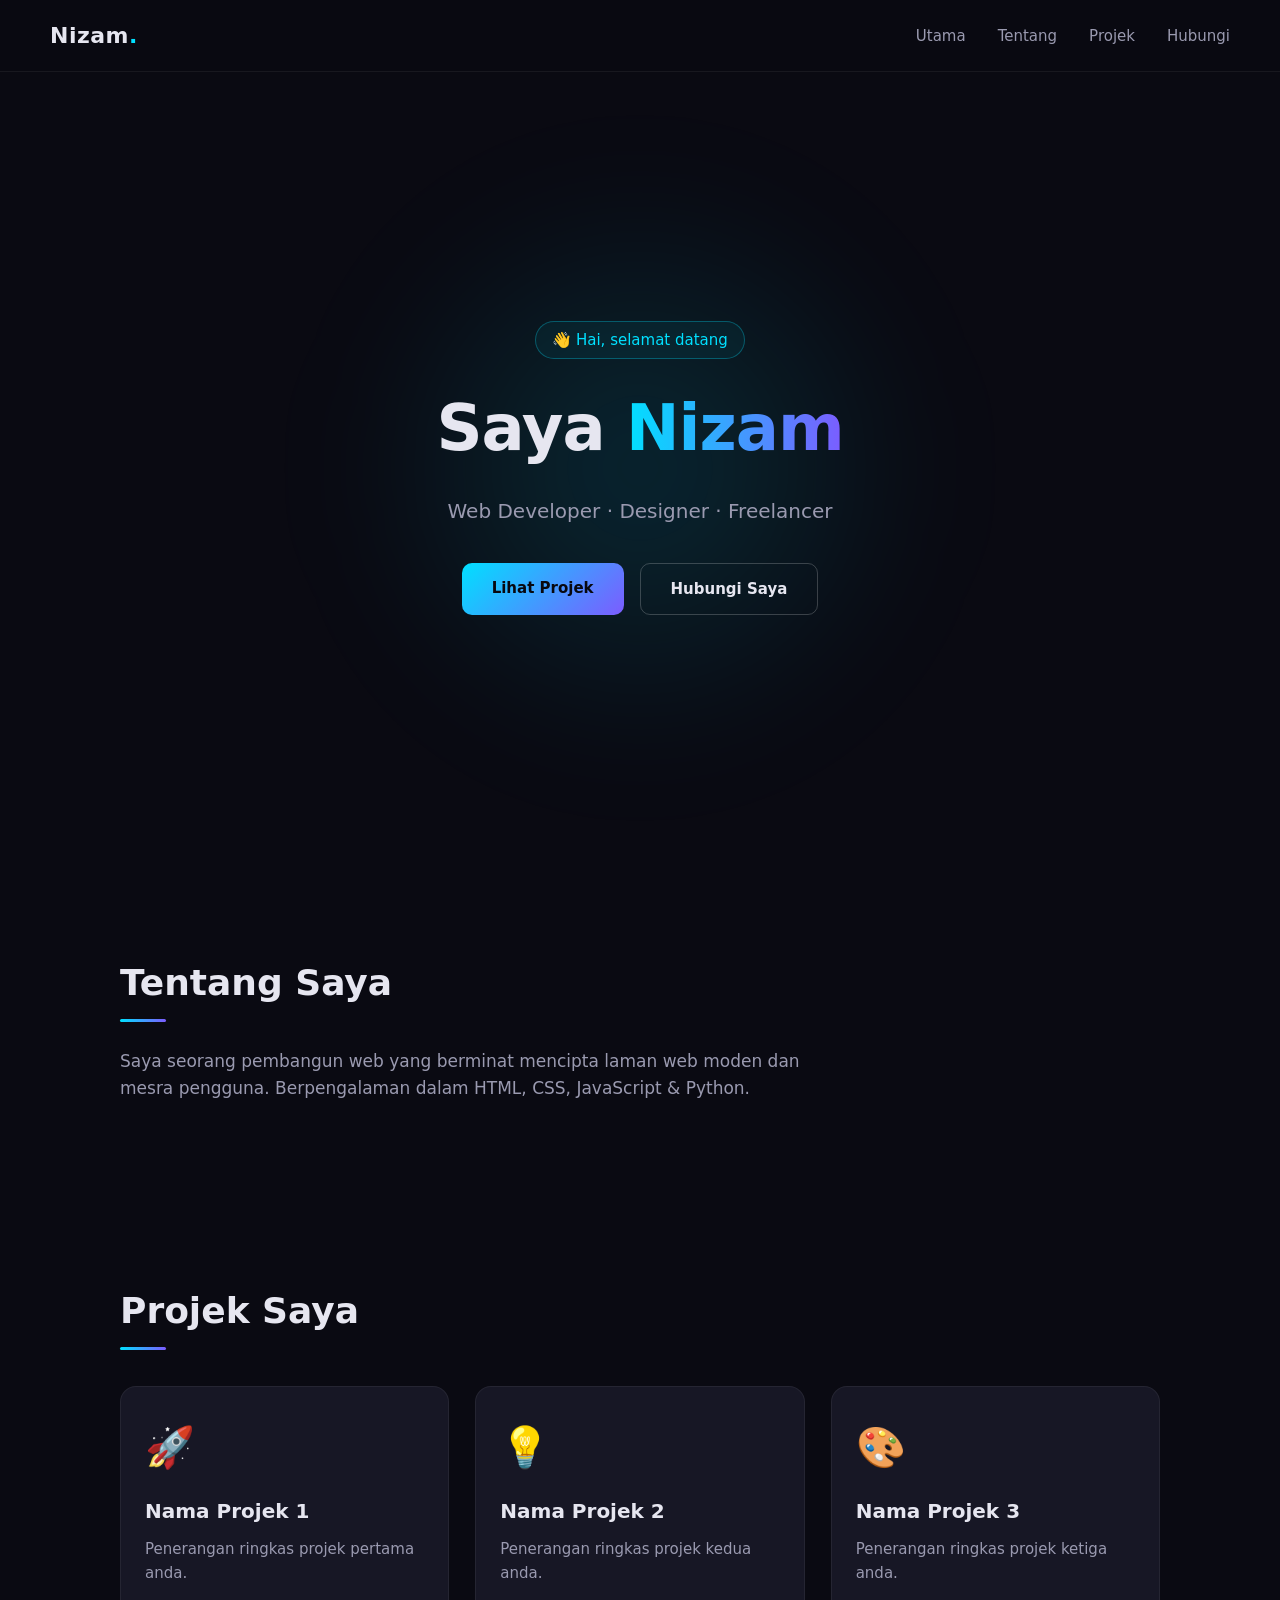
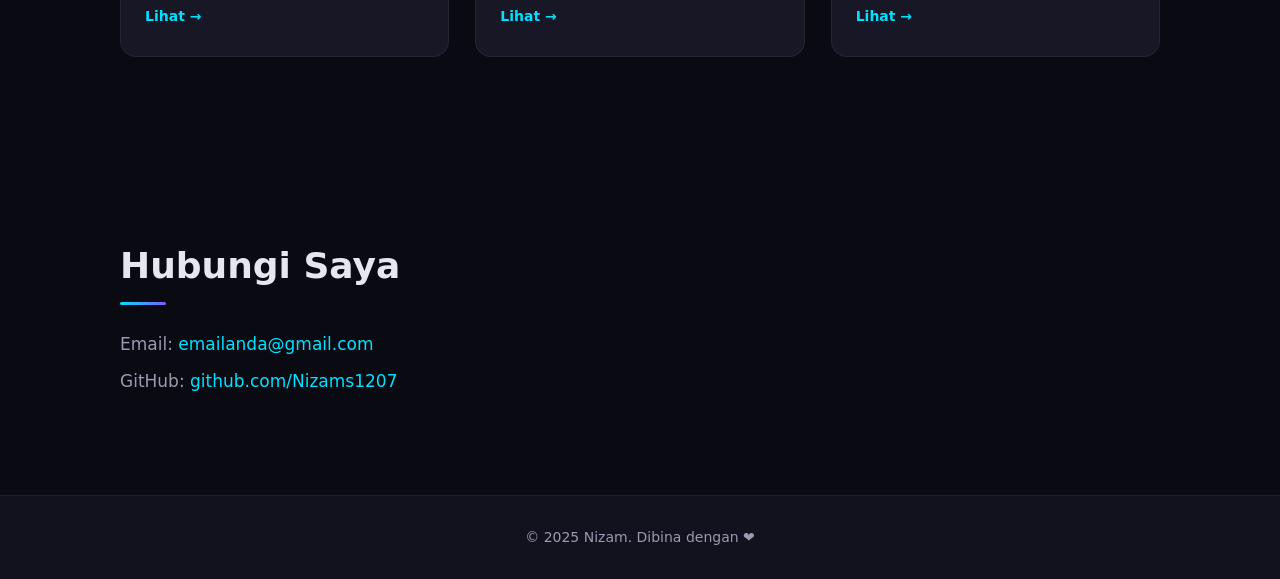
==== index.html @ 795499b8 "baru" ====
<!DOCTYPE html>
<html lang="ms">
<head>
    <meta charset="UTF-8">
    <meta name="viewport" content="width=device-width, initial-scale=1.0">
    <title>Portfolio | Nizam</title>
    <link rel="stylesheet" href="style.css">
</head>
<body>

    <!-- NAVBAR -->
    <nav class="navbar">
        <div class="logo">Nizam<span>.</span></div>
        <ul class="nav-links">
            <li><a href="#home">Utama</a></li>
            <li><a href="#about">Tentang</a></li>
            <li><a href="#projects">Projek</a></li>
            <li><a href="#contact">Hubungi</a></li>
        </ul>
    </nav>

    <!-- HERO -->
    <section id="home" class="hero">
        <div class="hero-content">
            <p class="hero-tag">👋 Hai, selamat datang</p>
            <h1>Saya <span class="highlight">Nizam</span></h1>
            <p class="hero-sub">Web Developer · Designer · Freelancer</p>
            <div class="hero-btns">
                <a href="#projects" class="btn btn-primary">Lihat Projek</a>
                <a href="#contact" class="btn btn-outline">Hubungi Saya</a>
            </div>
        </div>
        <div class="hero-glow"></div>
    </section>

    <!-- ABOUT -->
    <section id="about" class="about">
        <h2>Tentang Saya</h2>
        <p>Saya seorang pembangun web yang berminat mencipta laman web moden
           dan mesra pengguna. Berpengalaman dalam HTML, CSS, JavaScript & Python.</p>
    </section>

    <!-- PROJECTS -->
    <section id="projects" class="projects">
        <h2>Projek Saya</h2>
        <div class="project-grid">
            <div class="project-card">
                <div class="project-thumb">🚀</div>
                <h3>Nama Projek 1</h3>
                <p>Penerangan ringkas projek pertama anda.</p>
                <a href="#" class="project-link">Lihat →</a>
            </div>
            <div class="project-card">
                <div class="project-thumb">💡</div>
                <h3>Nama Projek 2</h3>
                <p>Penerangan ringkas projek kedua anda.</p>
                <a href="#" class="project-link">Lihat →</a>
            </div>
            <div class="project-card">
                <div class="project-thumb">🎨</div>
                <h3>Nama Projek 3</h3>
                <p>Penerangan ringkas projek ketiga anda.</p>
                <a href="#" class="project-link">Lihat →</a>
            </div>
        </div>
    </section>

    <!-- CONTACT -->
    <section id="contact" class="contact">
        <h2>Hubungi Saya</h2>
        <p>Email: <a href="mailto:emailanda@gmail.com">emailanda@gmail.com</a></p>
        <p>GitHub: <a href="https://github.com/Nizams1207" target="_blank">github.com/Nizams1207</a></p>
    </section>

    <footer>
        <p>© 2025 Nizam. Dibina dengan ❤️</p>
    </footer>

    <script src="script.js"></script>
</body>
</html>
---- style.css ----
/* RESET & ASAS */
* {
    margin: 0;
    padding: 0;
    box-sizing: border-box;
}

:root {
    --bg: #0a0a12;
    --bg-soft: #12121e;
    --card: #171725;
    --text: #e6e6f0;
    --muted: #9a9ab0;
    --accent: #00e0ff;
    --accent-2: #7c5cff;
}

html { scroll-behavior: smooth; }

body {
    font-family: 'Segoe UI', system-ui, -apple-system, sans-serif;
    background: var(--bg);
    color: var(--text);
    line-height: 1.6;
    overflow-x: hidden;
}

/* NAVBAR */
.navbar {
    position: sticky;
    top: 0;
    z-index: 100;
    display: flex;
    justify-content: space-between;
    align-items: center;
    padding: 18px 50px;
    background: rgba(10, 10, 18, 0.75);
    backdrop-filter: blur(12px);
    border-bottom: 1px solid rgba(255, 255, 255, 0.06);
}

.logo {
    font-size: 22px;
    font-weight: 800;
    letter-spacing: 0.5px;
}

.logo span { color: var(--accent); }

.nav-links {
    display: flex;
    list-style: none;
    gap: 32px;
}

.nav-links a {
    color: var(--muted);
    text-decoration: none;
    font-size: 15px;
    transition: color 0.25s;
}

.nav-links a:hover { color: var(--accent); }

/* HERO */
.hero {
    position: relative;
    min-height: 88vh;
    display: flex;
    align-items: center;
    justify-content: center;
    text-align: center;
    padding: 0 20px;
    overflow: hidden;
}

.hero-content { position: relative; z-index: 2; }

.hero-tag {
    display: inline-block;
    font-size: 15px;
    color: var(--accent);
    margin-bottom: 18px;
    padding: 6px 16px;
    border: 1px solid rgba(0, 224, 255, 0.3);
    border-radius: 999px;
    background: rgba(0, 224, 255, 0.05);
}

.hero h1 {
    font-size: clamp(36px, 6vw, 64px);
    font-weight: 800;
    letter-spacing: -1px;
    margin-bottom: 16px;
}

.highlight {
    background: linear-gradient(90deg, var(--accent), var(--accent-2));
    -webkit-background-clip: text;
    background-clip: text;
    color: transparent;
}

.hero-sub {
    font-size: clamp(16px, 2vw, 20px);
    color: var(--muted);
    margin-bottom: 36px;
}

.hero-btns {
    display: flex;
    gap: 16px;
    justify-content: center;
    flex-wrap: wrap;
}

.btn {
    padding: 13px 30px;
    border-radius: 10px;
    font-weight: 600;
    text-decoration: none;
    font-size: 15px;
    transition: transform 0.25s, box-shadow 0.25s, background 0.25s;
}

.btn-primary {
    background: linear-gradient(135deg, var(--accent), var(--accent-2));
    color: #08080f;
}

.btn-primary:hover {
    transform: translateY(-3px);
    box-shadow: 0 10px 30px rgba(0, 224, 255, 0.35);
}

.btn-outline {
    border: 1px solid rgba(255, 255, 255, 0.2);
    color: var(--text);
}

.btn-outline:hover {
    border-color: var(--accent);
    color: var(--accent);
    transform: translateY(-3px);
}

/* Glow belakang hero */
.hero-glow {
    position: absolute;
    width: 600px;
    height: 600px;
    background: radial-gradient(circle, rgba(0, 224, 255, 0.15), transparent 70%);
    filter: blur(60px);
    z-index: 1;
    pointer-events: none;
}

/* SECTION */
section {
    max-width: 1100px;
    margin: 0 auto;
    padding: 90px 30px;
}

section h2 {
    font-size: clamp(26px, 3vw, 36px);
    margin-bottom: 36px;
    font-weight: 700;
    position: relative;
    display: inline-block;
}

section h2::after {
    content: '';
    position: absolute;
    left: 0;
    bottom: -10px;
    width: 46px;
    height: 3px;
    background: linear-gradient(90deg, var(--accent), var(--accent-2));
    border-radius: 2px;
}

/* ABOUT */
.about p {
    color: var(--muted);
    font-size: 17px;
    max-width: 720px;
}

/* PROJECTS */
.project-grid {
    display: grid;
    grid-template-columns: repeat(auto-fit, minmax(280px, 1fr));
    gap: 26px;
    margin-top: 10px;
}

.project-card {
    background: var(--card);
    border: 1px solid rgba(255, 255, 255, 0.06);
    border-radius: 16px;
    padding: 28px 24px;
    transition: transform 0.3s, box-shadow 0.3s, border-color 0.3s;
}

.project-card:hover {
    transform: translateY(-8px);
    border-color: rgba(0, 224, 255, 0.4);
    box-shadow: 0 16px 40px rgba(0, 224, 255, 0.12);
}

.project-thumb {
    font-size: 40px;
    margin-bottom: 16px;
}

.project-card h3 {
    font-size: 20px;
    margin-bottom: 10px;
}

.project-card p {
    color: var(--muted);
    font-size: 15px;
    margin-bottom: 18px;
}

.project-link {
    color: var(--accent);
    text-decoration: none;
    font-weight: 600;
    font-size: 14px;
}

.project-link:hover { text-decoration: underline; }

/* CONTACT */
.contact p {
    color: var(--muted);
    font-size: 17px;
    margin-bottom: 10px;
}

.contact a {
    color: var(--accent);
    text-decoration: none;
}

.contact a:hover { text-decoration: underline; }

/* FOOTER */
footer {
    text-align: center;
    padding: 30px 20px;
    background: var(--bg-soft);
    color: var(--muted);
    font-size: 14px;
    border-top: 1px solid rgba(255, 255, 255, 0.06);
}

/* RESPONSIF */
@media (max-width: 768px) {
    .navbar { padding: 14px 20px; }
    .nav-links { gap: 16px; font-size: 13px; }
    section { padding: 60px 20px; }
}
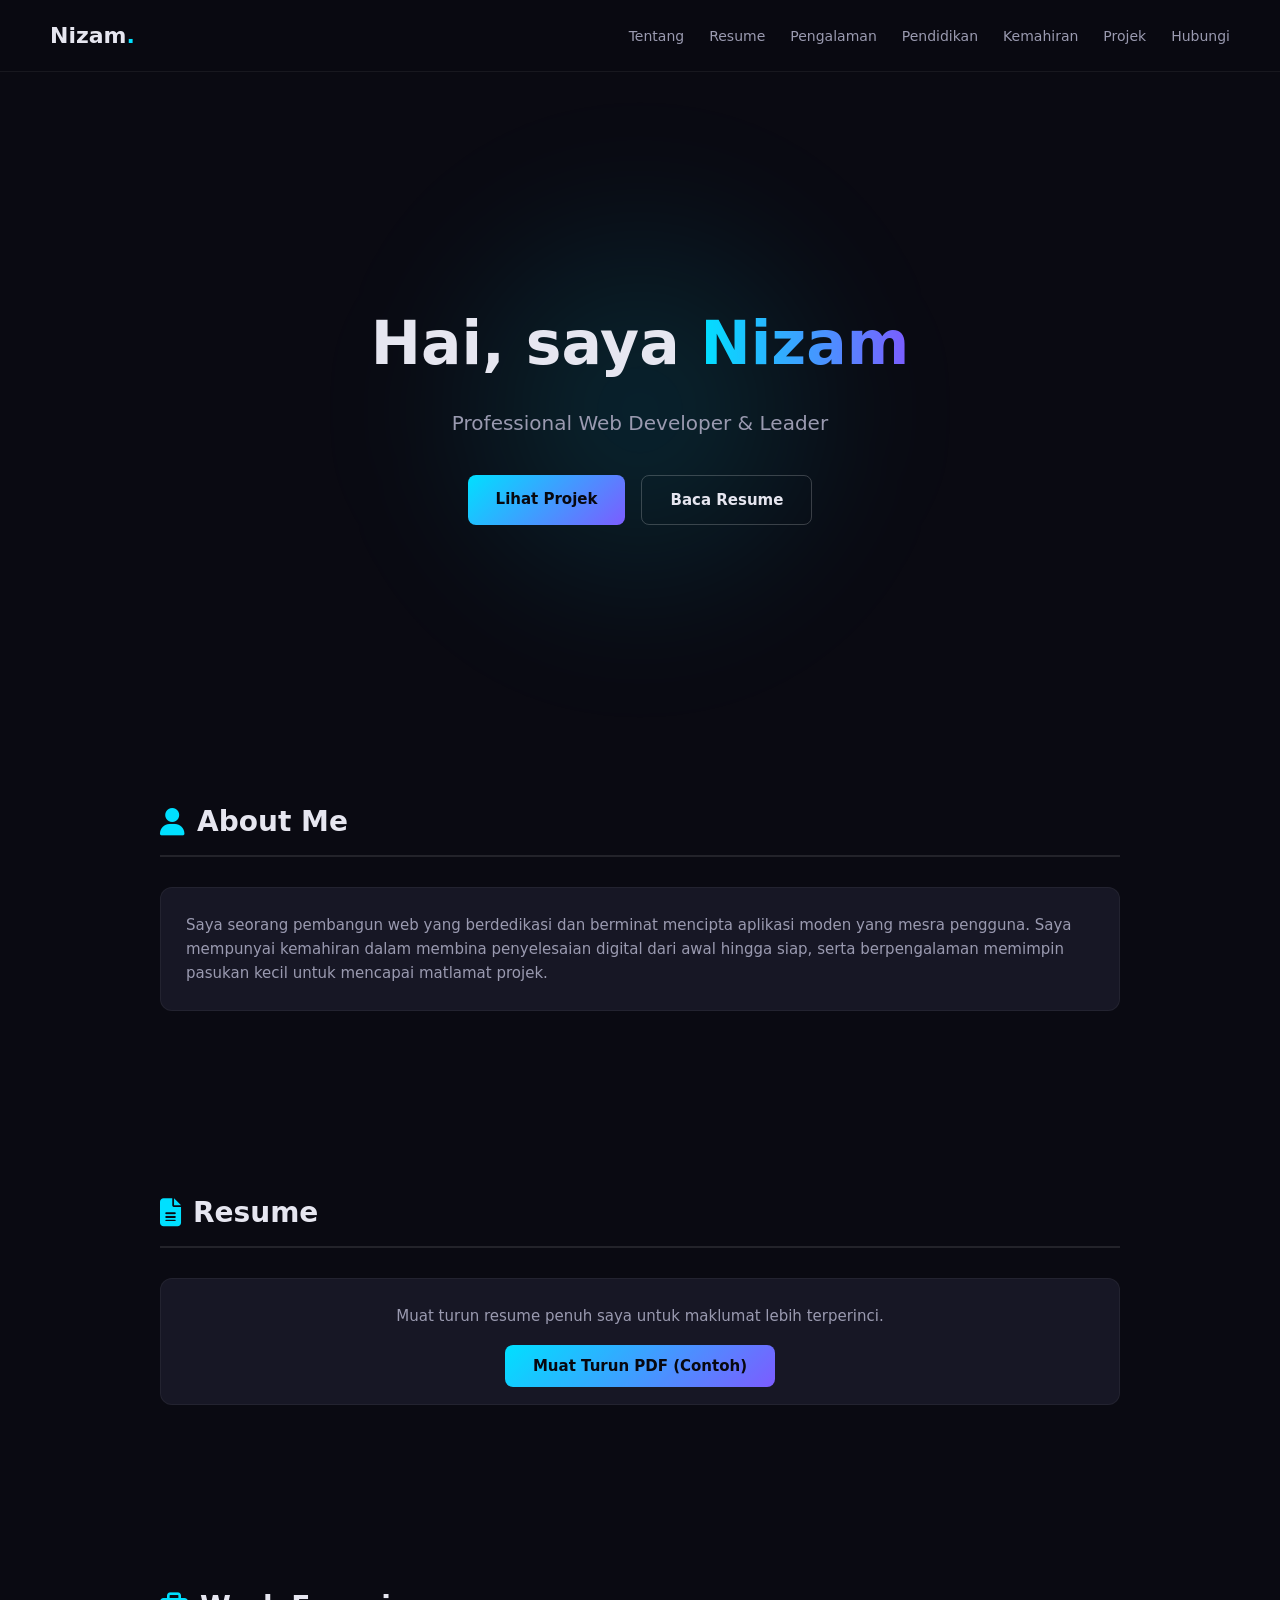
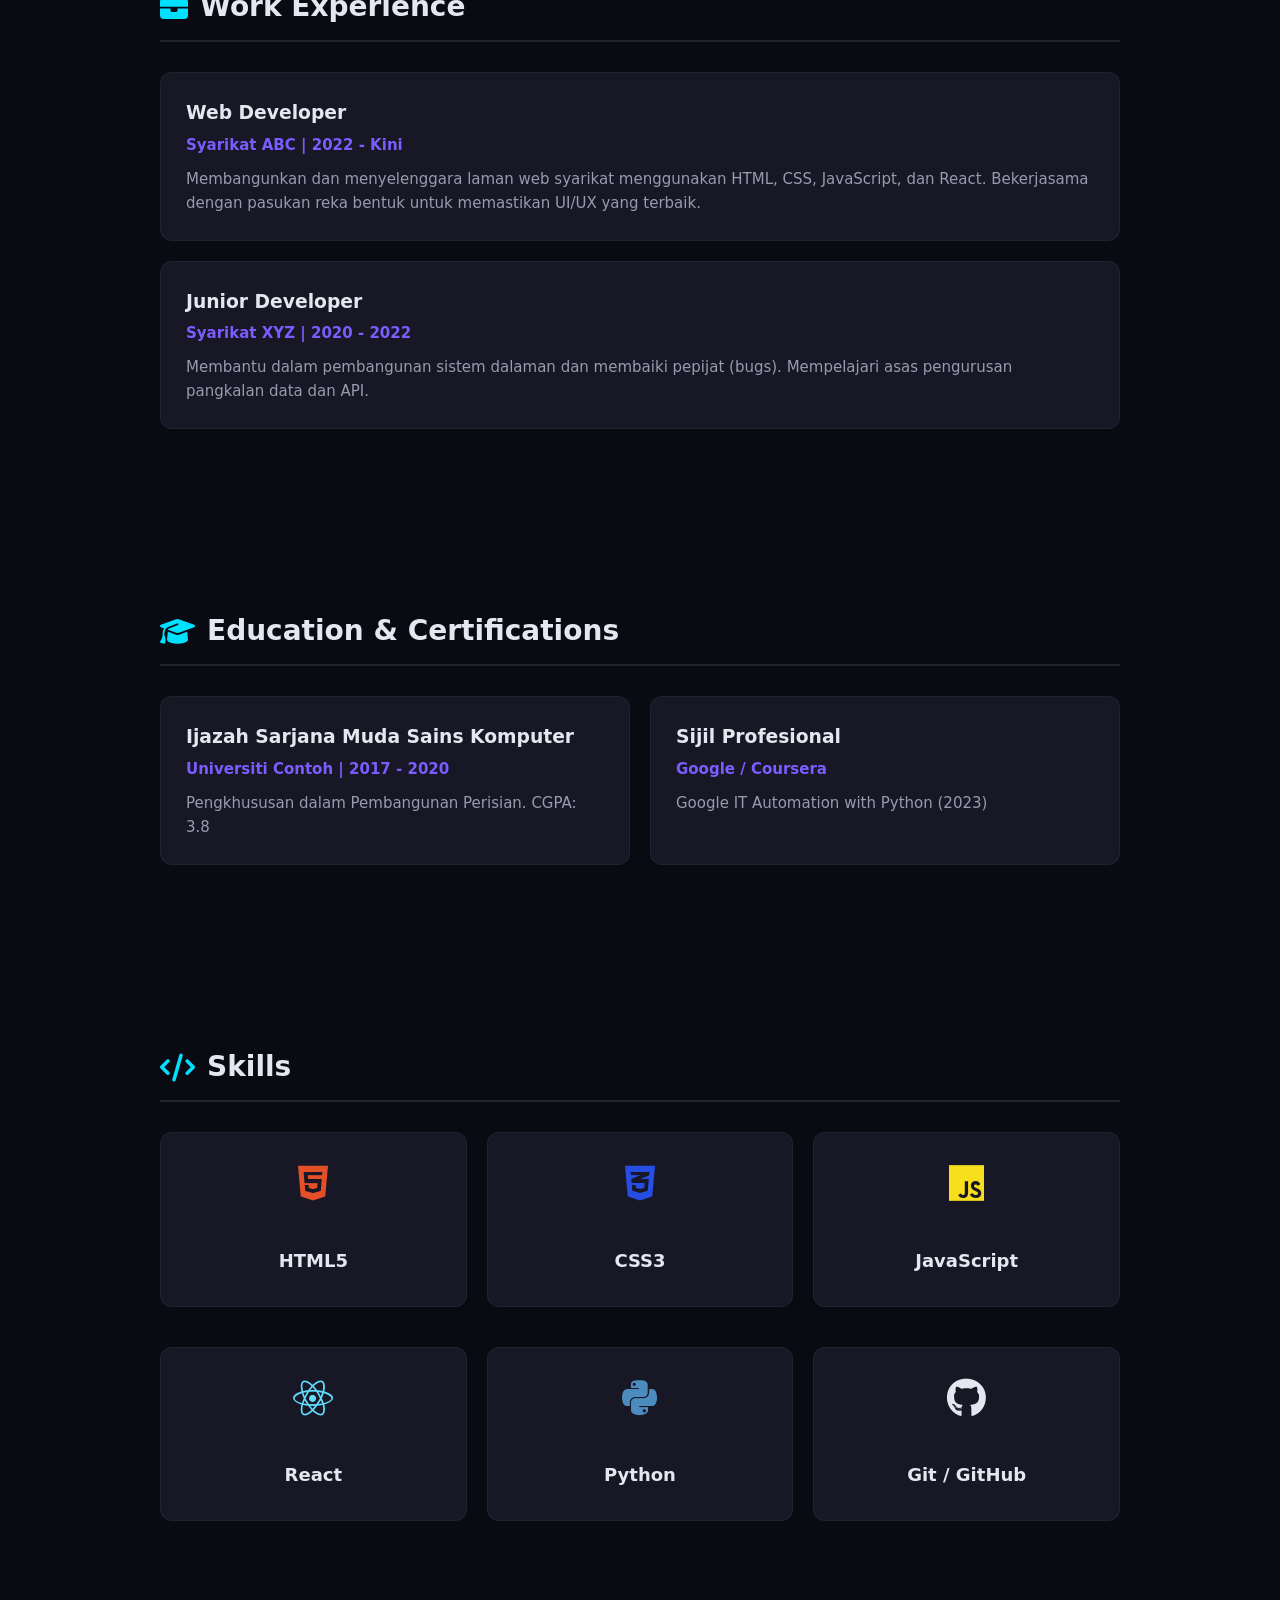
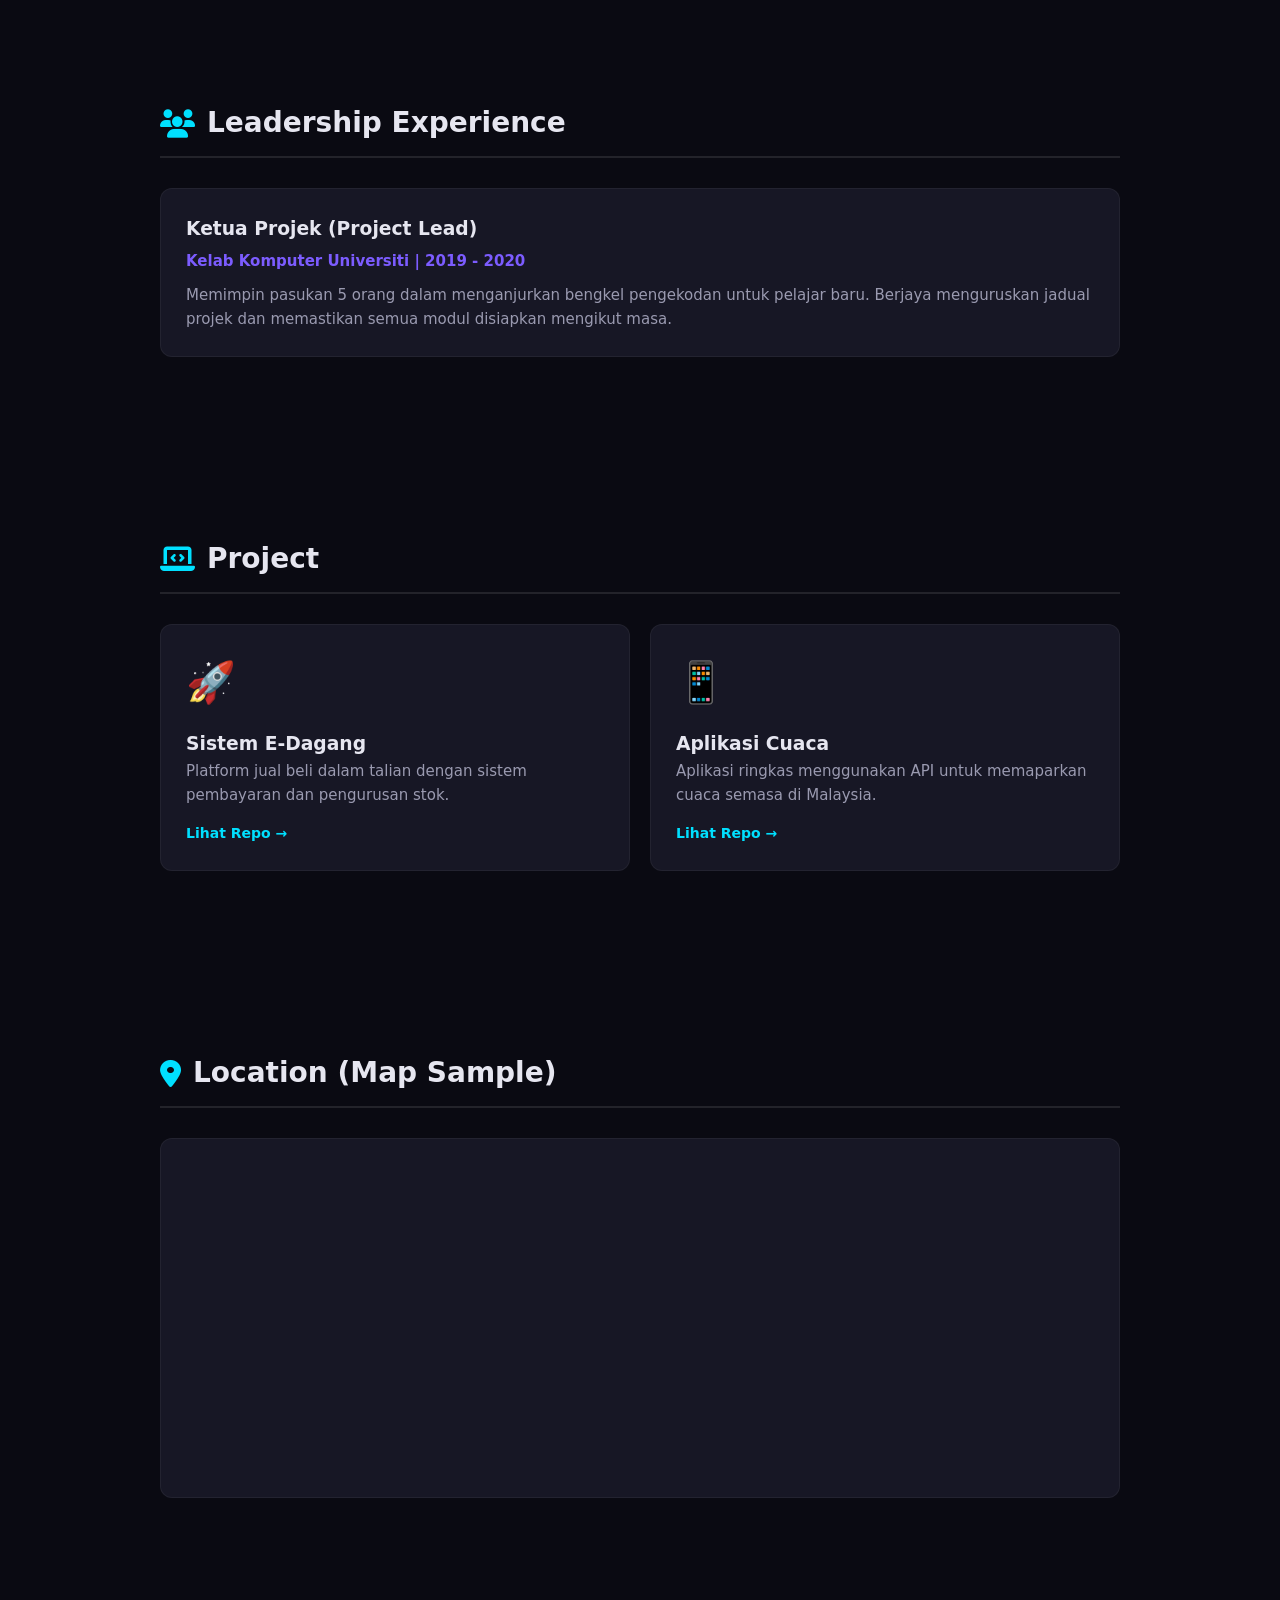
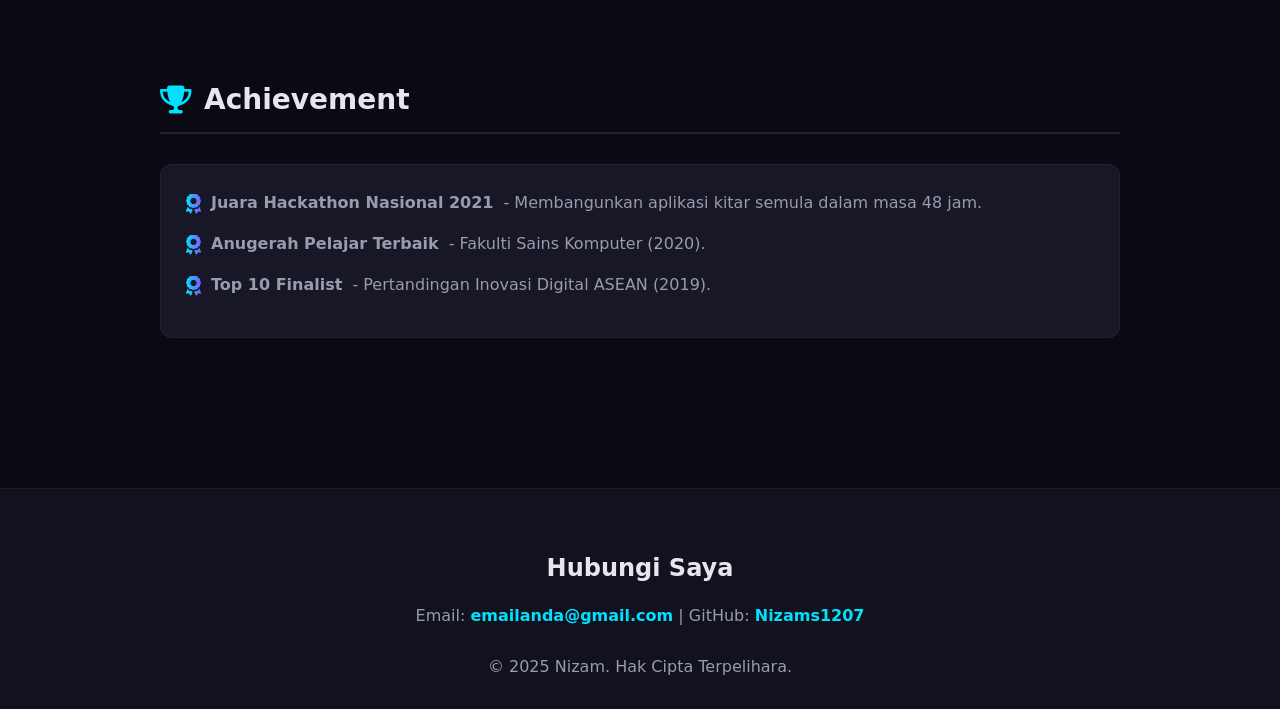
==== commit e7c701a9: "new2" ====
--- a/index.html
+++ b/index.html
@@ -5,6 +5,8 @@
     <meta name="viewport" content="width=device-width, initial-scale=1.0">
     <title>Portfolio | Nizam</title>
     <link rel="stylesheet" href="style.css">
+    <!-- Font Awesome untuk ikon -->
+    <link rel="stylesheet" href="https://cdnjs.cloudflare.com/ajax/libs/font-awesome/6.4.0/css/all.min.css">
 </head>
 <body>
 
@@ -12,68 +14,150 @@
     <nav class="navbar">
         <div class="logo">Nizam<span>.</span></div>
         <ul class="nav-links">
-            <li><a href="#home">Utama</a></li>
             <li><a href="#about">Tentang</a></li>
-            <li><a href="#projects">Projek</a></li>
+            <li><a href="#resume">Resume</a></li>
+            <li><a href="#experience">Pengalaman</a></li>
+            <li><a href="#education">Pendidikan</a></li>
+            <li><a href="#skills">Kemahiran</a></li>
+            <li><a href="#project">Projek</a></li>
             <li><a href="#contact">Hubungi</a></li>
         </ul>
     </nav>
 
-    <!-- HERO -->
-    <section id="home" class="hero">
+    <!-- HERO / HEADER RINGKAS -->
+    <header class="hero" id="home">
         <div class="hero-content">
-            <p class="hero-tag">👋 Hai, selamat datang</p>
-            <h1>Saya <span class="highlight">Nizam</span></h1>
-            <p class="hero-sub">Web Developer · Designer · Freelancer</p>
+            <h1>Hai, saya <span class="highlight">Nizam</span></h1>
+            <p class="hero-sub">Professional Web Developer & Leader</p>
             <div class="hero-btns">
-                <a href="#projects" class="btn btn-primary">Lihat Projek</a>
-                <a href="#contact" class="btn btn-outline">Hubungi Saya</a>
+                <a href="#project" class="btn btn-primary">Lihat Projek</a>
+                <a href="#resume" class="btn btn-outline">Baca Resume</a>
             </div>
         </div>
         <div class="hero-glow"></div>
+    </header>
+
+    <!-- 1. ABOUT ME -->
+    <section id="about" class="section-container">
+        <h2><i class="fas fa-user"></i> About Me</h2>
+        <div class="card">
+            <p>Saya seorang pembangun web yang berdedikasi dan berminat mencipta aplikasi moden yang mesra pengguna. Saya mempunyai kemahiran dalam membina penyelesaian digital dari awal hingga siap, serta berpengalaman memimpin pasukan kecil untuk mencapai matlamat projek.</p>
+        </div>
     </section>
 
-    <!-- ABOUT -->
-    <section id="about" class="about">
-        <h2>Tentang Saya</h2>
-        <p>Saya seorang pembangun web yang berminat mencipta laman web moden
-           dan mesra pengguna. Berpengalaman dalam HTML, CSS, JavaScript & Python.</p>
+    <!-- 2. RESUME -->
+    <section id="resume" class="section-container">
+        <h2><i class="fas fa-file-alt"></i> Resume</h2>
+        <div class="card" style="text-align: center;">
+            <p>Muat turun resume penuh saya untuk maklumat lebih terperinci.</p>
+            <br>
+            <a href="#" class="btn btn-primary" download>Muat Turun PDF (Contoh)</a>
+        </div>
     </section>
 
-    <!-- PROJECTS -->
-    <section id="projects" class="projects">
-        <h2>Projek Saya</h2>
-        <div class="project-grid">
-            <div class="project-card">
-                <div class="project-thumb">🚀</div>
-                <h3>Nama Projek 1</h3>
-                <p>Penerangan ringkas projek pertama anda.</p>
-                <a href="#" class="project-link">Lihat →</a>
+    <!-- 3. WORK EXPERIENCE -->
+    <section id="experience" class="section-container">
+        <h2><i class="fas fa-briefcase"></i> Work Experience</h2>
+        <div class="timeline">
+            <div class="timeline-item card">
+                <h3>Web Developer</h3>
+                <p class="company">Syarikat ABC | 2022 - Kini</p>
+                <p>Membangunkan dan menyelenggara laman web syarikat menggunakan HTML, CSS, JavaScript, dan React. Bekerjasama dengan pasukan reka bentuk untuk memastikan UI/UX yang terbaik.</p>
             </div>
-            <div class="project-card">
-                <div class="project-thumb">💡</div>
-                <h3>Nama Projek 2</h3>
-                <p>Penerangan ringkas projek kedua anda.</p>
-                <a href="#" class="project-link">Lihat →</a>
-            </div>
-            <div class="project-card">
-                <div class="project-thumb">🎨</div>
-                <h3>Nama Projek 3</h3>
-                <p>Penerangan ringkas projek ketiga anda.</p>
-                <a href="#" class="project-link">Lihat →</a>
+            <div class="timeline-item card">
+                <h3>Junior Developer</h3>
+                <p class="company">Syarikat XYZ | 2020 - 2022</p>
+                <p>Membantu dalam pembangunan sistem dalaman dan membaiki pepijat (bugs). Mempelajari asas pengurusan pangkalan data dan API.</p>
             </div>
         </div>
     </section>
 
-    <!-- CONTACT -->
-    <section id="contact" class="contact">
-        <h2>Hubungi Saya</h2>
-        <p>Email: <a href="mailto:emailanda@gmail.com">emailanda@gmail.com</a></p>
-        <p>GitHub: <a href="https://github.com/Nizams1207" target="_blank">github.com/Nizams1207</a></p>
+    <!-- 4. EDUCATION & CERTIFICATIONS -->
+    <section id="education" class="section-container">
+        <h2><i class="fas fa-graduation-cap"></i> Education & Certifications</h2>
+        <div class="project-grid">
+            <div class="card">
+                <h3>Ijazah Sarjana Muda Sains Komputer</h3>
+                <p class="company">Universiti Contoh | 2017 - 2020</p>
+                <p>Pengkhususan dalam Pembangunan Perisian. CGPA: 3.8</p>
+            </div>
+            <div class="card">
+                <h3>Sijil Profesional</h3>
+                <p class="company">Google / Coursera</p>
+                <p>Google IT Automation with Python (2023)</p>
+            </div>
+        </div>
     </section>
 
-    <footer>
-        <p>© 2025 Nizam. Dibina dengan ❤️</p>
+    <!-- 5. SKILLS -->
+    <section id="skills" class="section-container">
+        <h2><i class="fas fa-code"></i> Skills</h2>
+        <div class="skills-grid">
+            <div class="skill-card card"><i class="fab fa-html5" style="color: #e34f26;"></i> <br>HTML5</div>
+            <div class="skill-card card"><i class="fab fa-css3-alt" style="color: #264de4;"></i> <br>CSS3</div>
+            <div class="skill-card card"><i class="fab fa-js" style="color: #f7df1e;"></i> <br>JavaScript</div>
+            <div class="skill-card card"><i class="fab fa-react" style="color: #61dbfb;"></i> <br>React</div>
+            <div class="skill-card card"><i class="fab fa-python" style="color: #4b8bbe;"></i> <br>Python</div>
+            <div class="skill-card card"><i class="fab fa-github"></i> <br>Git / GitHub</div>
+        </div>
+    </section>
+
+    <!-- 6. LEADERSHIP EXPERIENCE -->
+    <section id="leadership" class="section-container">
+        <h2><i class="fas fa-users"></i> Leadership Experience</h2>
+        <div class="card">
+            <h3>Ketua Projek (Project Lead)</h3>
+            <p class="company">Kelab Komputer Universiti | 2019 - 2020</p>
+            <p>Memimpin pasukan 5 orang dalam menganjurkan bengkel pengekodan untuk pelajar baru. Berjaya menguruskan jadual projek dan memastikan semua modul disiapkan mengikut masa.</p>
+        </div>
+    </section>
+
+    <!-- 7. PROJECT -->
+    <section id="project" class="section-container">
+        <h2><i class="fas fa-laptop-code"></i> Project</h2>
+        <div class="project-grid">
+            <div class="project-card card">
+                <div class="project-thumb">🚀</div>
+                <h3>Sistem E-Dagang</h3>
+                <p>Platform jual beli dalam talian dengan sistem pembayaran dan pengurusan stok.</p>
+                <a href="#" class="project-link">Lihat Repo →</a>
+            </div>
+            <div class="project-card card">
+                <div class="project-thumb">📱</div>
+                <h3>Aplikasi Cuaca</h3>
+                <p>Aplikasi ringkas menggunakan API untuk memaparkan cuaca semasa di Malaysia.</p>
+                <a href="#" class="project-link">Lihat Repo →</a>
+            </div>
+        </div>
+    </section>
+
+    <!-- 8. MAP SAMPLE (LOKASI) -->
+    <section id="map" class="section-container">
+        <h2><i class="fas fa-map-marker-alt"></i> Location (Map Sample)</h2>
+        <div class="card" style="padding: 0; overflow: hidden;">
+            <!-- Anda boleh tukar src ini dengan embed Google Maps anda sendiri -->
+            <iframe src="https://www.google.com/maps/embed?pb=!1m18!1m12!1m3!1d127482.23870623512!2d101.61658496729274!3d3.1390037416725324!2m3!1f0!2f0!3f0!3m2!1i1024!2i768!4f13.1!3m3!1m2!1s0x31cc362abd72d483%3A0x3032e97b1b8362e2!2sKuala%20Lumpur%2C%20Federal%20Territory%20of%20Kuala%20Lumpur!5e0!3m2!1sen!2smy!4v1700000000000!5m2!1sen!2smy" width="100%" height="350" style="border:0;" allowfullscreen="" loading="lazy" referrerpolicy="no-referrer-when-downgrade"></iframe>
+        </div>
+    </section>
+
+    <!-- 9. ACHIEVEMENT -->
+    <section id="achievement" class="section-container">
+        <h2><i class="fas fa-trophy"></i> Achievement</h2>
+        <div class="card">
+            <ul class="achievement-list">
+                <li><i class="fas fa-award highlight"></i> <strong>Juara Hackathon Nasional 2021</strong> - Membangunkan aplikasi kitar semula dalam masa 48 jam.</li>
+                <li><i class="fas fa-award highlight"></i> <strong>Anugerah Pelajar Terbaik</strong> - Fakulti Sains Komputer (2020).</li>
+                <li><i class="fas fa-award highlight"></i> <strong>Top 10 Finalist</strong> - Pertandingan Inovasi Digital ASEAN (2019).</li>
+            </ul>
+        </div>
+    </section>
+
+    <!-- FOOTER / CONTACT -->
+    <footer id="contact">
+        <h2>Hubungi Saya</h2>
+        <p>Email: <a href="mailto:emailanda@gmail.com">emailanda@gmail.com</a> | GitHub: <a href="https://github.com/Nizams1207" target="_blank">Nizams1207</a></p>
+        <br>
+        <p>© 2025 Nizam. Hak Cipta Terpelihara.</p>
     </footer>
 
     <script src="script.js"></script>
--- a/style.css
+++ b/style.css
@@ -27,241 +27,132 @@
 
 /* NAVBAR */
 .navbar {
-    position: sticky;
+    position: fixed;
     top: 0;
+    width: 100%;
     z-index: 100;
     display: flex;
     justify-content: space-between;
     align-items: center;
     padding: 18px 50px;
-    background: rgba(10, 10, 18, 0.75);
+    background: rgba(10, 10, 18, 0.85);
     backdrop-filter: blur(12px);
     border-bottom: 1px solid rgba(255, 255, 255, 0.06);
 }
 
-.logo {
-    font-size: 22px;
-    font-weight: 800;
-    letter-spacing: 0.5px;
-}
-
+.logo { font-size: 22px; font-weight: 800; }
 .logo span { color: var(--accent); }
 
-.nav-links {
-    display: flex;
-    list-style: none;
-    gap: 32px;
-}
-
-.nav-links a {
-    color: var(--muted);
-    text-decoration: none;
-    font-size: 15px;
-    transition: color 0.25s;
-}
-
+.nav-links { display: flex; list-style: none; gap: 25px; }
+.nav-links a { color: var(--muted); text-decoration: none; font-size: 14px; transition: color 0.25s; }
 .nav-links a:hover { color: var(--accent); }
 
 /* HERO */
 .hero {
     position: relative;
-    min-height: 88vh;
+    min-height: 80vh;
     display: flex;
     align-items: center;
     justify-content: center;
     text-align: center;
-    padding: 0 20px;
-    overflow: hidden;
+    padding: 100px 20px 0;
 }
-
 .hero-content { position: relative; z-index: 2; }
-
-.hero-tag {
-    display: inline-block;
-    font-size: 15px;
-    color: var(--accent);
-    margin-bottom: 18px;
-    padding: 6px 16px;
-    border: 1px solid rgba(0, 224, 255, 0.3);
-    border-radius: 999px;
-    background: rgba(0, 224, 255, 0.05);
-}
-
-.hero h1 {
-    font-size: clamp(36px, 6vw, 64px);
-    font-weight: 800;
-    letter-spacing: -1px;
-    margin-bottom: 16px;
-}
-
-.highlight {
-    background: linear-gradient(90deg, var(--accent), var(--accent-2));
-    -webkit-background-clip: text;
-    background-clip: text;
-    color: transparent;
-}
-
-.hero-sub {
-    font-size: clamp(16px, 2vw, 20px);
-    color: var(--muted);
-    margin-bottom: 36px;
-}
-
-.hero-btns {
-    display: flex;
-    gap: 16px;
-    justify-content: center;
-    flex-wrap: wrap;
-}
+.hero h1 { font-size: clamp(36px, 6vw, 60px); font-weight: 800; margin-bottom: 16px; }
+.highlight { background: linear-gradient(90deg, var(--accent), var(--accent-2)); -webkit-background-clip: text; color: transparent; }
+.hero-sub { font-size: 20px; color: var(--muted); margin-bottom: 36px; }
+.hero-btns { display: flex; gap: 16px; justify-content: center; flex-wrap: wrap; }
 
 .btn {
-    padding: 13px 30px;
-    border-radius: 10px;
+    padding: 12px 28px;
+    border-radius: 8px;
     font-weight: 600;
     text-decoration: none;
     font-size: 15px;
-    transition: transform 0.25s, box-shadow 0.25s, background 0.25s;
+    transition: transform 0.25s, box-shadow 0.25s;
+}
+.btn-primary { background: linear-gradient(135deg, var(--accent), var(--accent-2)); color: #08080f; }
+.btn-primary:hover { transform: translateY(-3px); box-shadow: 0 10px 25px rgba(0, 224, 255, 0.3); }
+.btn-outline { border: 1px solid rgba(255, 255, 255, 0.2); color: var(--text); }
+.btn-outline:hover { border-color: var(--accent); color: var(--accent); transform: translateY(-3px); }
+
+.hero-glow {
+    position: absolute; width: 500px; height: 500px;
+    background: radial-gradient(circle, rgba(0, 224, 255, 0.15), transparent 70%);
+    filter: blur(60px); z-index: 1; pointer-events: none;
 }
 
-.btn-primary {
-    background: linear-gradient(135deg, var(--accent), var(--accent-2));
-    color: #08080f;
+/* SECTIONS & CARDS */
+.section-container {
+    max-width: 1000px;
+    margin: 0 auto;
+    padding: 80px 20px;
 }
 
-.btn-primary:hover {
-    transform: translateY(-3px);
-    box-shadow: 0 10px 30px rgba(0, 224, 255, 0.35);
+.section-container h2 {
+    font-size: 28px;
+    margin-bottom: 30px;
+    color: var(--text);
+    border-bottom: 2px solid rgba(255, 255, 255, 0.1);
+    padding-bottom: 10px;
+    display: flex;
+    align-items: center;
+    gap: 12px;
+}
+.section-container h2 i { color: var(--accent); }
+
+.card {
+    background: var(--card);
+    border: 1px solid rgba(255, 255, 255, 0.05);
+    border-radius: 12px;
+    padding: 25px;
+    margin-bottom: 20px;
+    transition: transform 0.3s, box-shadow 0.3s, border-color 0.3s;
+}
+.card:hover {
+    transform: translateY(-5px);
+    border-color: rgba(0, 224, 255, 0.3);
+    box-shadow: 0 10px 30px rgba(0, 224, 255, 0.08);
+}
+.card p { color: var(--muted); font-size: 15px; }
+.company { font-weight: bold; color: var(--accent-2) !important; font-size: 14px; margin: 5px 0 10px 0; }
+
+/* GRIDS (Untuk Skills, Education, dll) */
+.project-grid, .skills-grid {
+    display: grid;
+    grid-template-columns: repeat(auto-fit, minmax(280px, 1fr));
+    gap: 20px;
 }
 
-.btn-outline {
-    border: 1px solid rgba(255, 255, 255, 0.2);
-    color: var(--text);
-}
+/* SKILLS */
+.skill-card { text-align: center; font-weight: bold; font-size: 18px; padding: 30px 10px; }
+.skill-card i { font-size: 40px; margin-bottom: 15px; display: block; color: var(--text); }
 
-.btn-outline:hover {
-    border-color: var(--accent);
-    color: var(--accent);
-    transform: translateY(-3px);
-}
-
-/* Glow belakang hero */
-.hero-glow {
-    position: absolute;
-    width: 600px;
-    height: 600px;
-    background: radial-gradient(circle, rgba(0, 224, 255, 0.15), transparent 70%);
-    filter: blur(60px);
-    z-index: 1;
-    pointer-events: none;
-}
-
-/* SECTION */
-section {
-    max-width: 1100px;
-    margin: 0 auto;
-    padding: 90px 30px;
-}
-
-section h2 {
-    font-size: clamp(26px, 3vw, 36px);
-    margin-bottom: 36px;
-    font-weight: 700;
-    position: relative;
-    display: inline-block;
-}
-
-section h2::after {
-    content: '';
-    position: absolute;
-    left: 0;
-    bottom: -10px;
-    width: 46px;
-    height: 3px;
-    background: linear-gradient(90deg, var(--accent), var(--accent-2));
-    border-radius: 2px;
-}
-
-/* ABOUT */
-.about p {
-    color: var(--muted);
-    font-size: 17px;
-    max-width: 720px;
-}
-
-/* PROJECTS */
-.project-grid {
-    display: grid;
-    grid-template-columns: repeat(auto-fit, minmax(280px, 1fr));
-    gap: 26px;
-    margin-top: 10px;
-}
-
-.project-card {
-    background: var(--card);
-    border: 1px solid rgba(255, 255, 255, 0.06);
-    border-radius: 16px;
-    padding: 28px 24px;
-    transition: transform 0.3s, box-shadow 0.3s, border-color 0.3s;
-}
-
-.project-card:hover {
-    transform: translateY(-8px);
-    border-color: rgba(0, 224, 255, 0.4);
-    box-shadow: 0 16px 40px rgba(0, 224, 255, 0.12);
-}
-
-.project-thumb {
-    font-size: 40px;
-    margin-bottom: 16px;
-}
-
-.project-card h3 {
-    font-size: 20px;
-    margin-bottom: 10px;
-}
-
-.project-card p {
-    color: var(--muted);
-    font-size: 15px;
-    margin-bottom: 18px;
-}
-
-.project-link {
-    color: var(--accent);
-    text-decoration: none;
-    font-weight: 600;
-    font-size: 14px;
-}
-
+/* PROJECT */
+.project-thumb { font-size: 40px; margin-bottom: 15px; }
+.project-link { color: var(--accent); text-decoration: none; font-weight: bold; font-size: 14px; display: inline-block; margin-top: 15px; }
 .project-link:hover { text-decoration: underline; }
 
-/* CONTACT */
-.contact p {
-    color: var(--muted);
-    font-size: 17px;
-    margin-bottom: 10px;
-}
-
-.contact a {
-    color: var(--accent);
-    text-decoration: none;
-}
-
-.contact a:hover { text-decoration: underline; }
+/* ACHIEVEMENT */
+.achievement-list { list-style: none; }
+.achievement-list li { margin-bottom: 15px; color: var(--muted); display: flex; align-items: flex-start; gap: 10px; }
+.achievement-list i { font-size: 20px; margin-top: 4px; }
 
 /* FOOTER */
 footer {
     text-align: center;
-    padding: 30px 20px;
+    padding: 60px 20px 30px;
     background: var(--bg-soft);
     color: var(--muted);
-    font-size: 14px;
-    border-top: 1px solid rgba(255, 255, 255, 0.06);
+    border-top: 1px solid rgba(255, 255, 255, 0.05);
+    margin-top: 50px;
 }
+footer h2 { color: var(--text); margin-bottom: 15px; }
+footer a { color: var(--accent); text-decoration: none; font-weight: bold; }
 
 /* RESPONSIF */
 @media (max-width: 768px) {
-    .navbar { padding: 14px 20px; }
-    .nav-links { gap: 16px; font-size: 13px; }
-    section { padding: 60px 20px; }
+    .navbar { padding: 15px 20px; overflow-x: auto; white-space: nowrap; }
+    .nav-links { gap: 15px; }
+    .hero h1 { font-size: 32px; }
 }
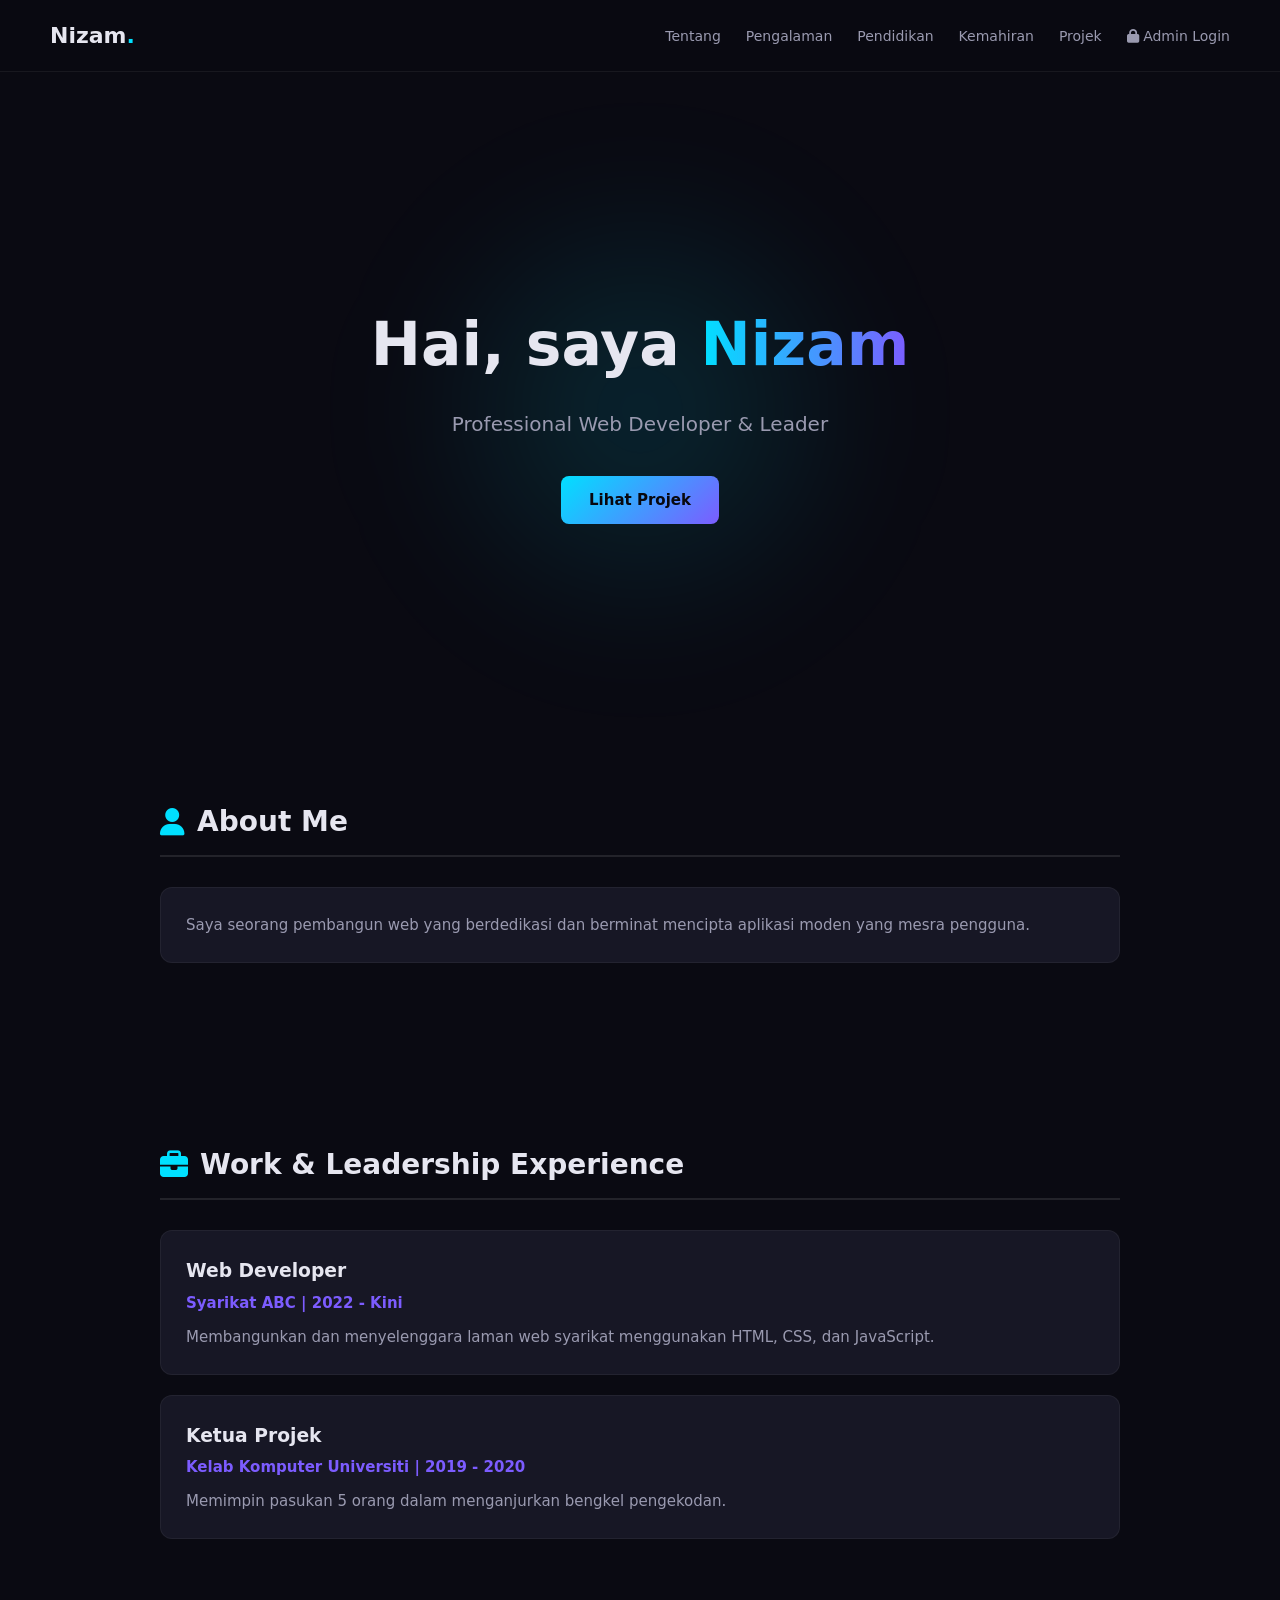
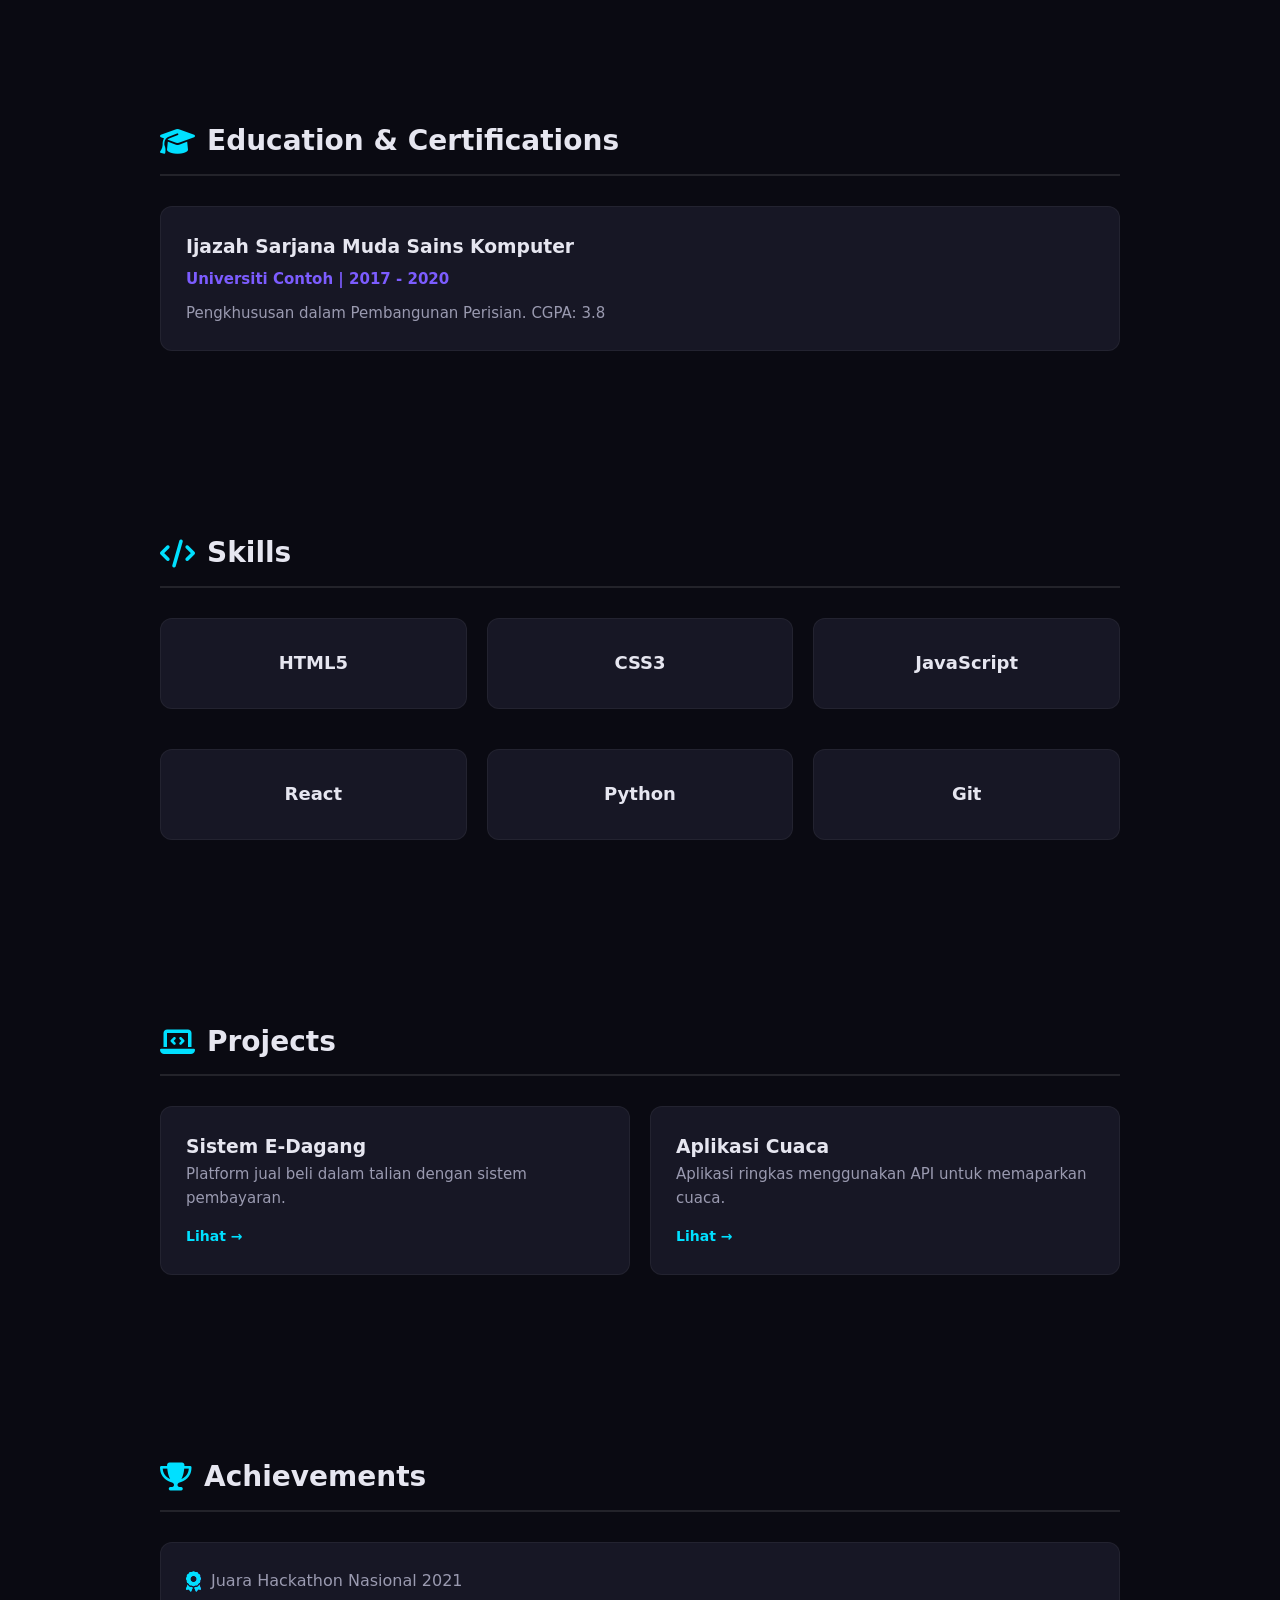
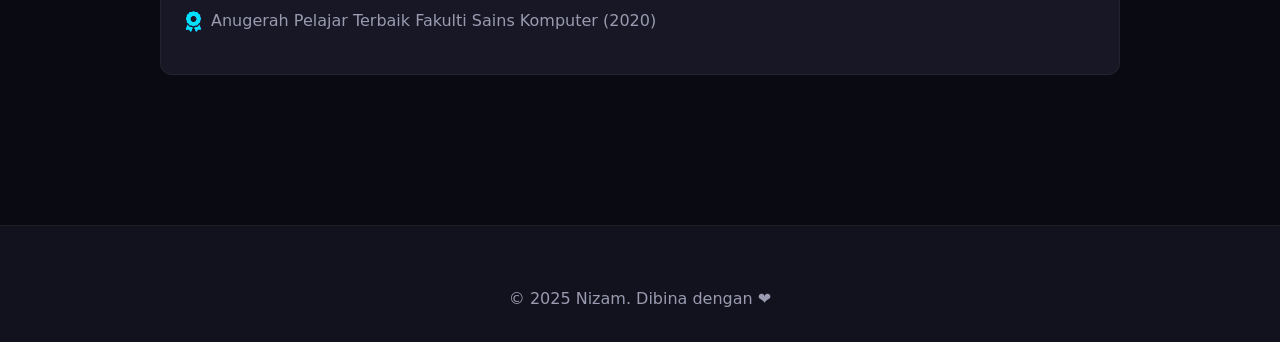
==== commit e1367bf1: "new" ====
--- a/index.html
+++ b/index.html
@@ -5,161 +5,76 @@
     <meta name="viewport" content="width=device-width, initial-scale=1.0">
     <title>Portfolio | Nizam</title>
     <link rel="stylesheet" href="style.css">
-    <!-- Font Awesome untuk ikon -->
     <link rel="stylesheet" href="https://cdnjs.cloudflare.com/ajax/libs/font-awesome/6.4.0/css/all.min.css">
 </head>
 <body>
 
     <!-- NAVBAR -->
     <nav class="navbar">
-        <div class="logo">Nizam<span>.</span></div>
+        <div class="logo" id="nav-logo">Nizam<span>.</span></div>
         <ul class="nav-links">
             <li><a href="#about">Tentang</a></li>
-            <li><a href="#resume">Resume</a></li>
             <li><a href="#experience">Pengalaman</a></li>
             <li><a href="#education">Pendidikan</a></li>
             <li><a href="#skills">Kemahiran</a></li>
             <li><a href="#project">Projek</a></li>
-            <li><a href="#contact">Hubungi</a></li>
+            <li><a href="admin.html" class="btn-admin"><i class="fas fa-lock"></i> Admin Login</a></li>
         </ul>
     </nav>
 
-    <!-- HERO / HEADER RINGKAS -->
-    <header class="hero" id="home">
+    <!-- HERO -->
+    <header class="hero">
         <div class="hero-content">
-            <h1>Hai, saya <span class="highlight">Nizam</span></h1>
-            <p class="hero-sub">Professional Web Developer & Leader</p>
+            <h1>Hai, saya <span class="highlight" id="hero-name">...</span></h1>
+            <p class="hero-sub" id="hero-title">...</p>
             <div class="hero-btns">
                 <a href="#project" class="btn btn-primary">Lihat Projek</a>
-                <a href="#resume" class="btn btn-outline">Baca Resume</a>
             </div>
         </div>
         <div class="hero-glow"></div>
     </header>
 
-    <!-- 1. ABOUT ME -->
+    <!-- 1. ABOUT -->
     <section id="about" class="section-container">
         <h2><i class="fas fa-user"></i> About Me</h2>
-        <div class="card">
-            <p>Saya seorang pembangun web yang berdedikasi dan berminat mencipta aplikasi moden yang mesra pengguna. Saya mempunyai kemahiran dalam membina penyelesaian digital dari awal hingga siap, serta berpengalaman memimpin pasukan kecil untuk mencapai matlamat projek.</p>
-        </div>
+        <div class="card"><p id="about-text">Memuatkan data...</p></div>
     </section>
 
-    <!-- 2. RESUME -->
-    <section id="resume" class="section-container">
-        <h2><i class="fas fa-file-alt"></i> Resume</h2>
-        <div class="card" style="text-align: center;">
-            <p>Muat turun resume penuh saya untuk maklumat lebih terperinci.</p>
-            <br>
-            <a href="#" class="btn btn-primary" download>Muat Turun PDF (Contoh)</a>
-        </div>
+    <!-- 2. EXPERIENCE & 6. LEADERSHIP -->
+    <section id="experience" class="section-container">
+        <h2><i class="fas fa-briefcase"></i> Work & Leadership Experience</h2>
+        <div id="exp-list"></div>
     </section>
 
-    <!-- 3. WORK EXPERIENCE -->
-    <section id="experience" class="section-container">
-        <h2><i class="fas fa-briefcase"></i> Work Experience</h2>
-        <div class="timeline">
-            <div class="timeline-item card">
-                <h3>Web Developer</h3>
-                <p class="company">Syarikat ABC | 2022 - Kini</p>
-                <p>Membangunkan dan menyelenggara laman web syarikat menggunakan HTML, CSS, JavaScript, dan React. Bekerjasama dengan pasukan reka bentuk untuk memastikan UI/UX yang terbaik.</p>
-            </div>
-            <div class="timeline-item card">
-                <h3>Junior Developer</h3>
-                <p class="company">Syarikat XYZ | 2020 - 2022</p>
-                <p>Membantu dalam pembangunan sistem dalaman dan membaiki pepijat (bugs). Mempelajari asas pengurusan pangkalan data dan API.</p>
-            </div>
-        </div>
+    <!-- 3. EDUCATION -->
+    <section id="education" class="section-container">
+        <h2><i class="fas fa-graduation-cap"></i> Education & Certifications</h2>
+        <div id="edu-list"></div>
     </section>
 
-    <!-- 4. EDUCATION & CERTIFICATIONS -->
-    <section id="education" class="section-container">
-        <h2><i class="fas fa-graduation-cap"></i> Education & Certifications</h2>
-        <div class="project-grid">
-            <div class="card">
-                <h3>Ijazah Sarjana Muda Sains Komputer</h3>
-                <p class="company">Universiti Contoh | 2017 - 2020</p>
-                <p>Pengkhususan dalam Pembangunan Perisian. CGPA: 3.8</p>
-            </div>
-            <div class="card">
-                <h3>Sijil Profesional</h3>
-                <p class="company">Google / Coursera</p>
-                <p>Google IT Automation with Python (2023)</p>
-            </div>
-        </div>
+    <!-- 4. SKILLS -->
+    <section id="skills" class="section-container">
+        <h2><i class="fas fa-code"></i> Skills</h2>
+        <div class="skills-grid" id="skills-list"></div>
     </section>
 
-    <!-- 5. SKILLS -->
-    <section id="skills" class="section-container">
-        <h2><i class="fas fa-code"></i> Skills</h2>
-        <div class="skills-grid">
-            <div class="skill-card card"><i class="fab fa-html5" style="color: #e34f26;"></i> <br>HTML5</div>
-            <div class="skill-card card"><i class="fab fa-css3-alt" style="color: #264de4;"></i> <br>CSS3</div>
-            <div class="skill-card card"><i class="fab fa-js" style="color: #f7df1e;"></i> <br>JavaScript</div>
-            <div class="skill-card card"><i class="fab fa-react" style="color: #61dbfb;"></i> <br>React</div>
-            <div class="skill-card card"><i class="fab fa-python" style="color: #4b8bbe;"></i> <br>Python</div>
-            <div class="skill-card card"><i class="fab fa-github"></i> <br>Git / GitHub</div>
-        </div>
+    <!-- 5. PROJECTS -->
+    <section id="project" class="section-container">
+        <h2><i class="fas fa-laptop-code"></i> Projects</h2>
+        <div class="project-grid" id="project-list"></div>
     </section>
 
-    <!-- 6. LEADERSHIP EXPERIENCE -->
-    <section id="leadership" class="section-container">
-        <h2><i class="fas fa-users"></i> Leadership Experience</h2>
-        <div class="card">
-            <h3>Ketua Projek (Project Lead)</h3>
-            <p class="company">Kelab Komputer Universiti | 2019 - 2020</p>
-            <p>Memimpin pasukan 5 orang dalam menganjurkan bengkel pengekodan untuk pelajar baru. Berjaya menguruskan jadual projek dan memastikan semua modul disiapkan mengikut masa.</p>
-        </div>
+    <!-- 6. ACHIEVEMENTS -->
+    <section id="achievement" class="section-container">
+        <h2><i class="fas fa-trophy"></i> Achievements</h2>
+        <div class="card"><ul class="achievement-list" id="achieve-list"></ul></div>
     </section>
 
-    <!-- 7. PROJECT -->
-    <section id="project" class="section-container">
-        <h2><i class="fas fa-laptop-code"></i> Project</h2>
-        <div class="project-grid">
-            <div class="project-card card">
-                <div class="project-thumb">🚀</div>
-                <h3>Sistem E-Dagang</h3>
-                <p>Platform jual beli dalam talian dengan sistem pembayaran dan pengurusan stok.</p>
-                <a href="#" class="project-link">Lihat Repo →</a>
-            </div>
-            <div class="project-card card">
-                <div class="project-thumb">📱</div>
-                <h3>Aplikasi Cuaca</h3>
-                <p>Aplikasi ringkas menggunakan API untuk memaparkan cuaca semasa di Malaysia.</p>
-                <a href="#" class="project-link">Lihat Repo →</a>
-            </div>
-        </div>
-    </section>
-
-    <!-- 8. MAP SAMPLE (LOKASI) -->
-    <section id="map" class="section-container">
-        <h2><i class="fas fa-map-marker-alt"></i> Location (Map Sample)</h2>
-        <div class="card" style="padding: 0; overflow: hidden;">
-            <!-- Anda boleh tukar src ini dengan embed Google Maps anda sendiri -->
-            <iframe src="https://www.google.com/maps/embed?pb=!1m18!1m12!1m3!1d127482.23870623512!2d101.61658496729274!3d3.1390037416725324!2m3!1f0!2f0!3f0!3m2!1i1024!2i768!4f13.1!3m3!1m2!1s0x31cc362abd72d483%3A0x3032e97b1b8362e2!2sKuala%20Lumpur%2C%20Federal%20Territory%20of%20Kuala%20Lumpur!5e0!3m2!1sen!2smy!4v1700000000000!5m2!1sen!2smy" width="100%" height="350" style="border:0;" allowfullscreen="" loading="lazy" referrerpolicy="no-referrer-when-downgrade"></iframe>
-        </div>
-    </section>
-
-    <!-- 9. ACHIEVEMENT -->
-    <section id="achievement" class="section-container">
-        <h2><i class="fas fa-trophy"></i> Achievement</h2>
-        <div class="card">
-            <ul class="achievement-list">
-                <li><i class="fas fa-award highlight"></i> <strong>Juara Hackathon Nasional 2021</strong> - Membangunkan aplikasi kitar semula dalam masa 48 jam.</li>
-                <li><i class="fas fa-award highlight"></i> <strong>Anugerah Pelajar Terbaik</strong> - Fakulti Sains Komputer (2020).</li>
-                <li><i class="fas fa-award highlight"></i> <strong>Top 10 Finalist</strong> - Pertandingan Inovasi Digital ASEAN (2019).</li>
-            </ul>
-        </div>
-    </section>
-
-    <!-- FOOTER / CONTACT -->
-    <footer id="contact">
-        <h2>Hubungi Saya</h2>
-        <p>Email: <a href="mailto:emailanda@gmail.com">emailanda@gmail.com</a> | GitHub: <a href="https://github.com/Nizams1207" target="_blank">Nizams1207</a></p>
-        <br>
-        <p>© 2025 Nizam. Hak Cipta Terpelihara.</p>
+    <!-- FOOTER -->
+    <footer>
+        <p>© 2025 <span id="footer-name">Nizam</span>. Dibina dengan ❤️</p>
     </footer>
 
-    <script src="script.js"></script>
+    <script src="main.js"></script>
 </body>
 </html>
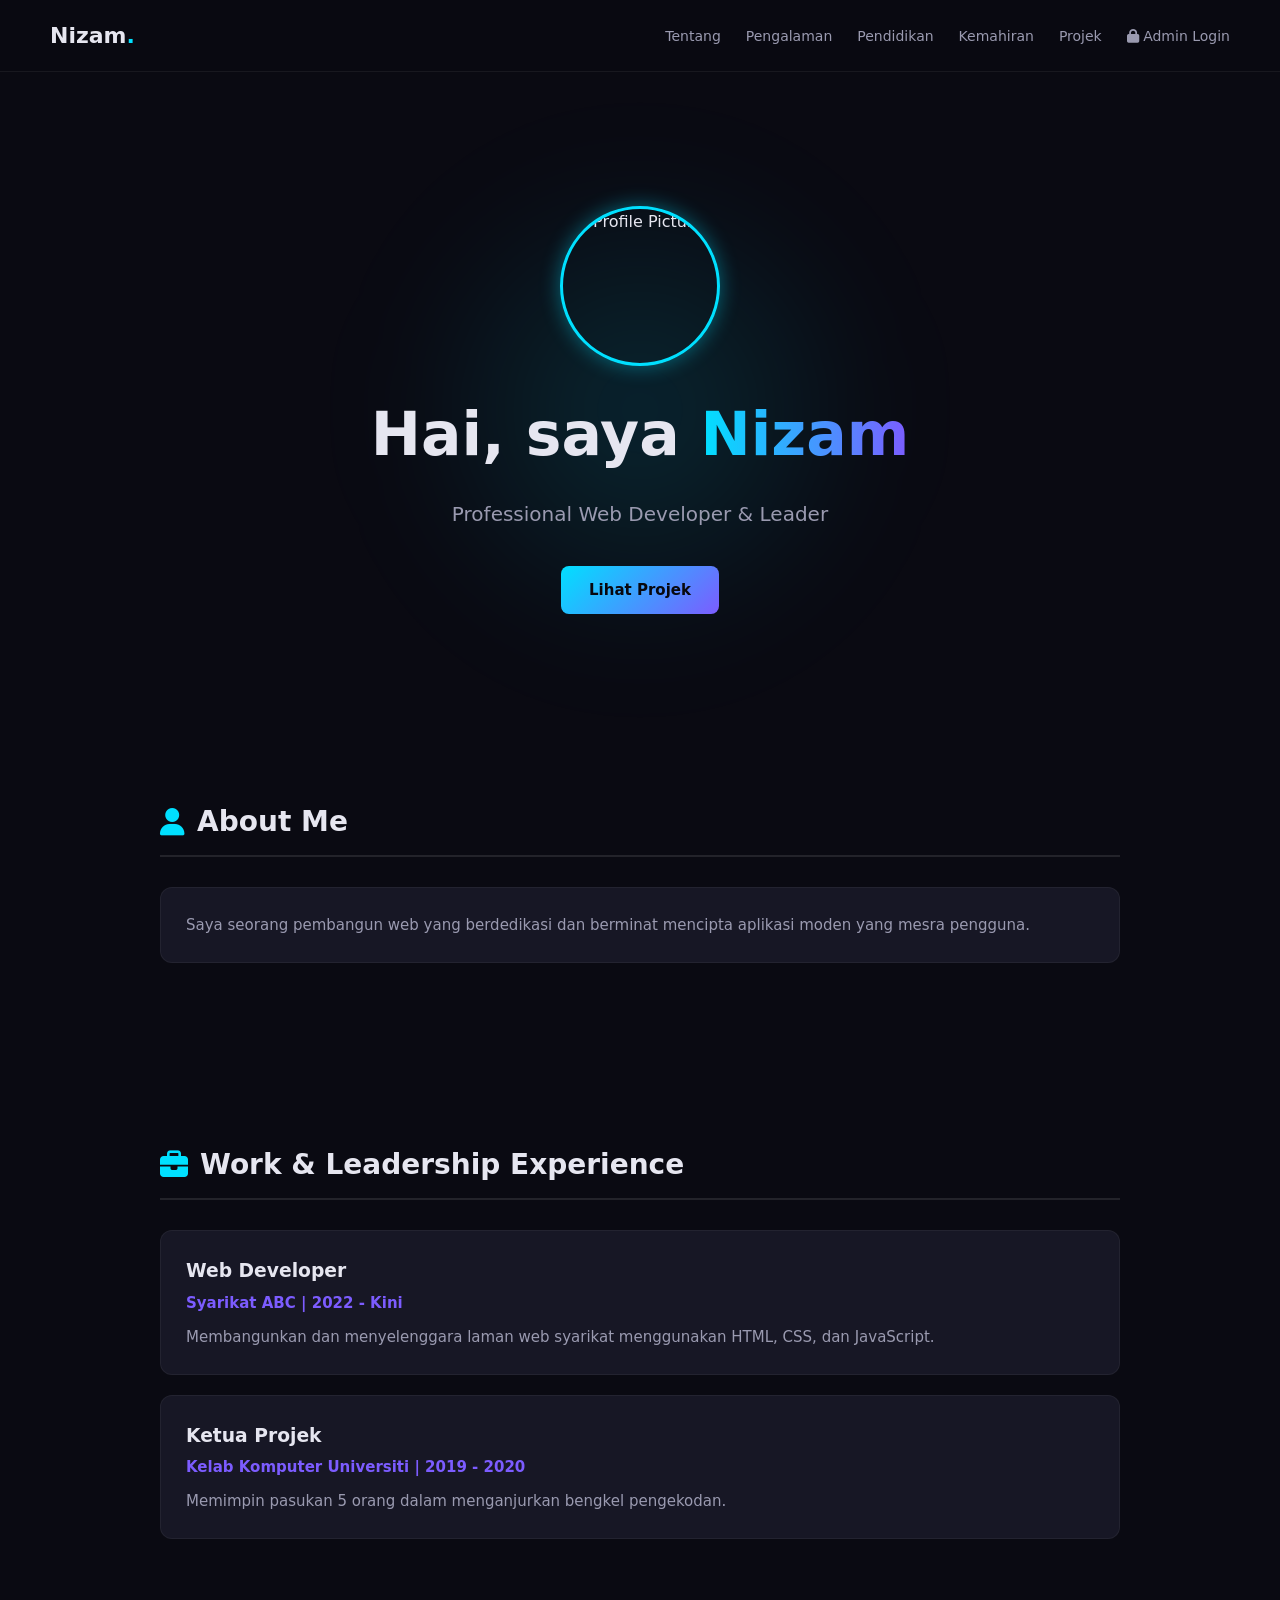
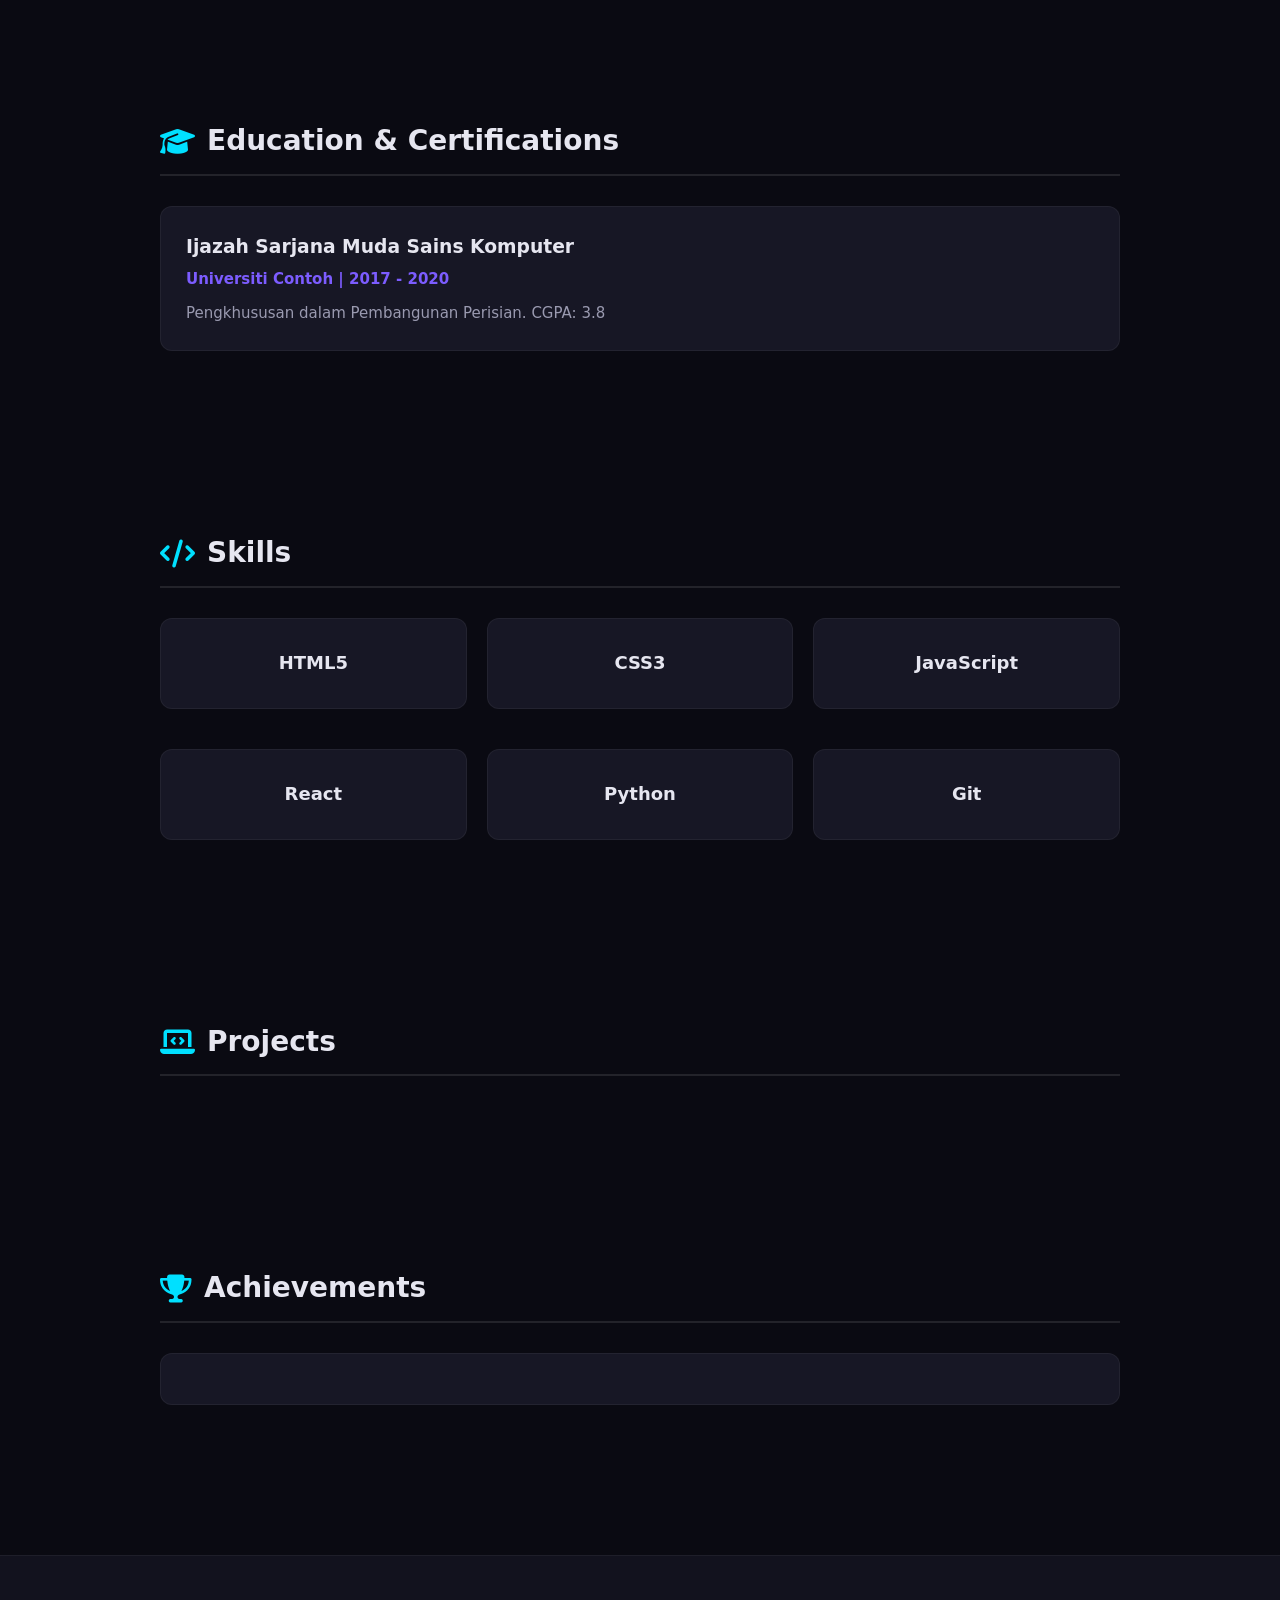
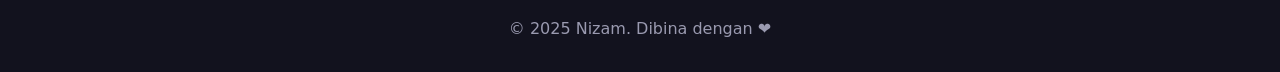
==== commit 2146114d: "NEW4" ====
--- a/index.html
+++ b/index.html
@@ -22,9 +22,10 @@
         </ul>
     </nav>
 
-    <!-- HERO -->
+    <!-- HERO (Dengan Gambar Profil) -->
     <header class="hero">
         <div class="hero-content">
+            <img id="hero-profile-img" src="images/profile.jpg" alt="Profile Picture" class="profile-pic">
             <h1>Hai, saya <span class="highlight" id="hero-name">...</span></h1>
             <p class="hero-sub" id="hero-title">...</p>
             <div class="hero-btns">
@@ -40,7 +41,7 @@
         <div class="card"><p id="about-text">Memuatkan data...</p></div>
     </section>
 
-    <!-- 2. EXPERIENCE & 6. LEADERSHIP -->
+    <!-- 2 & 6. EXPERIENCE & LEADERSHIP -->
     <section id="experience" class="section-container">
         <h2><i class="fas fa-briefcase"></i> Work & Leadership Experience</h2>
         <div id="exp-list"></div>
@@ -64,7 +65,7 @@
         <div class="project-grid" id="project-list"></div>
     </section>
 
-    <!-- 6. ACHIEVEMENTS -->
+    <!-- 7. ACHIEVEMENTS -->
     <section id="achievement" class="section-container">
         <h2><i class="fas fa-trophy"></i> Achievements</h2>
         <div class="card"><ul class="achievement-list" id="achieve-list"></ul></div>
--- a/style.css
+++ b/style.css
@@ -155,4 +155,25 @@
     .navbar { padding: 15px 20px; overflow-x: auto; white-space: nowrap; }
     .nav-links { gap: 15px; }
     .hero h1 { font-size: 32px; }
+}
+/* GAYA GAMBAR PROFIL */
+.profile-pic {
+    width: 160px;
+    height: 160px;
+    border-radius: 50%;
+    object-fit: cover;
+    border: 3px solid var(--accent);
+    box-shadow: 0 0 20px rgba(0, 224, 255, 0.4);
+    margin-bottom: 20px;
+    display: inline-block;
+}
+
+/* GAYA GAMBAR PROJEK */
+.project-image {
+    width: 100%;
+    height: 180px;
+    object-fit: cover;
+    border-radius: 8px;
+    margin-bottom: 15px;
+    border: 1px solid rgba(255, 255, 255, 0.1);
 }
